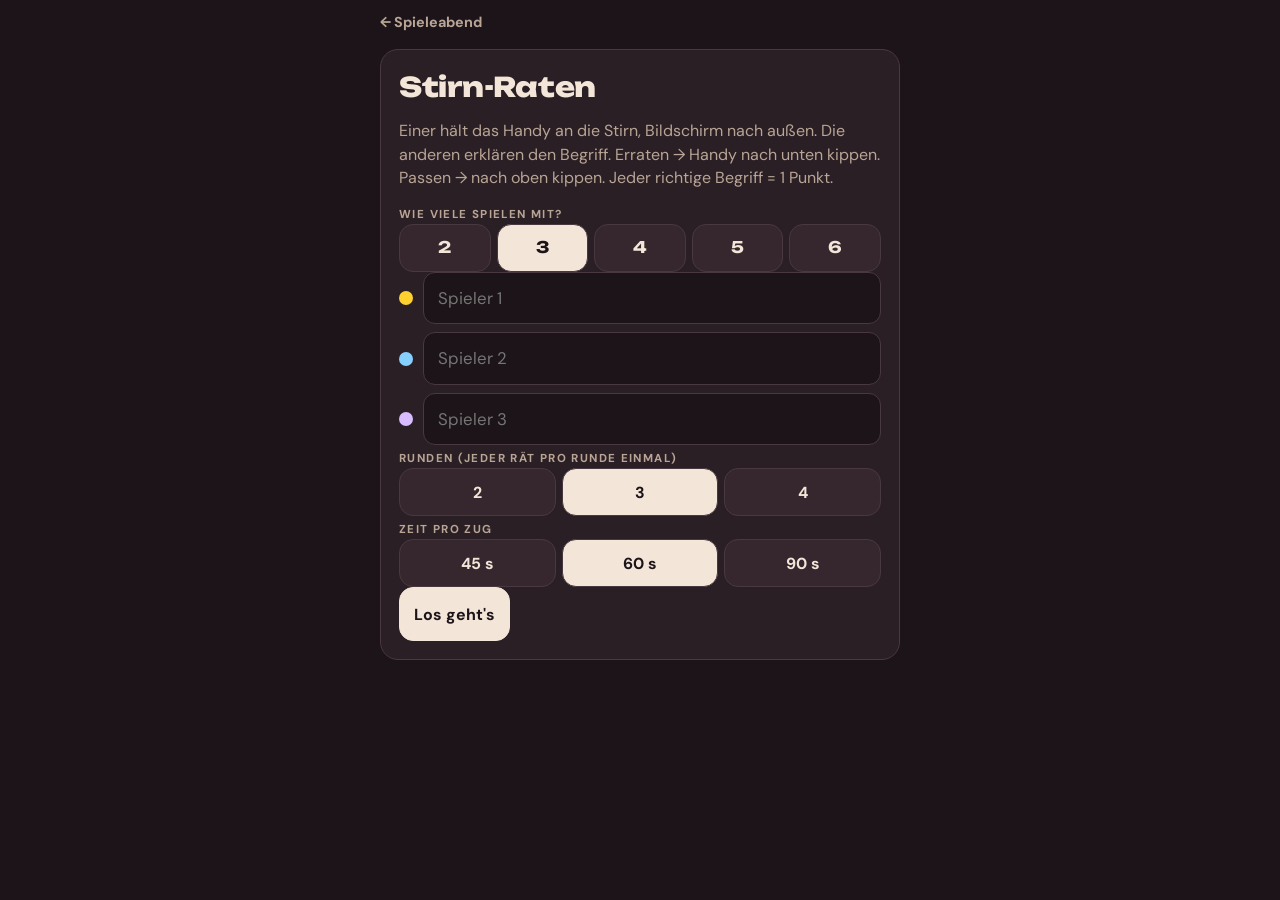
==== stirn-raten/index.html @ 76e8e2db "Spieleabend: alle Spiele aus workspace- übernommen Co-Authored-By: Claude Opus 5.5 <noreply@anthropi" ====
<!doctype html>
<html lang="de">
<head>
<meta charset="utf-8">
<meta name="viewport" content="width=device-width,initial-scale=1,viewport-fit=cover">
<meta name="apple-mobile-web-app-capable" content="yes">
<meta name="theme-color" content="#1c1418">
<title>Stirn-Raten</title>
<link rel="stylesheet" href="https://fonts.googleapis.com/css2?family=Unbounded:wght@600;800&family=DM+Sans:wght@400;600;700&display=swap">
<link rel="stylesheet" href="../common.css">
<style>
#play{position:fixed;inset:0;z-index:50;background:var(--deck);display:flex;flex-direction:column;align-items:center;justify-content:center;gap:10px;padding:max(16px,env(safe-area-inset-top)) max(16px,env(safe-area-inset-right)) max(16px,env(safe-area-inset-bottom)) max(16px,env(safe-area-inset-left));text-align:center;transition:background .15s}
#play.ok{background:#2f7a3c} #play.pass{background:#9a5a1f}
#play .word{font-family:var(--display);font-weight:800;font-size:clamp(2.2rem,11vw,5rem);line-height:1.05;word-break:break-word;text-wrap:balance}
#play .time{font-family:var(--display);font-size:1.6rem;font-variant-numeric:tabular-nums}
#play .cat{font-size:.85rem;letter-spacing:.12em;text-transform:uppercase;color:var(--muted);font-weight:700}
#play .taps{position:absolute;inset:0;display:grid;grid-template-columns:1fr 1fr;opacity:0}
#play .taps button{border:0;border-radius:0;background:transparent;min-height:100%}
#play .legend{position:absolute;bottom:max(12px,env(safe-area-inset-bottom));left:0;right:0;display:flex;justify-content:space-between;padding:0 max(18px,env(safe-area-inset-left));font-size:.8rem;color:var(--muted);pointer-events:none}
.list{display:flex;flex-direction:column;gap:4px;width:100%;text-align:left}
.list div{padding:8px 12px;border-radius:10px;background:var(--bg);display:flex;justify-content:space-between;gap:10px}
.list .y{color:var(--ok)} .list .n{color:var(--muted);text-decoration:line-through}
</style>
</head>
<body>
<div class="wrap">
  <div class="top"><a class="back" href="../">← Spieleabend</a><span class="label" id="roundLbl"></span></div>
  <div class="board" id="board" hidden></div>

  <section class="scr card" id="scrSetup">
    <h1>Stirn-Raten</h1>
    <p class="muted">Einer hält das Handy an die Stirn, Bildschirm nach außen. Die anderen erklären den Begriff. Erraten → Handy nach unten kippen. Passen → nach oben kippen. Jeder richtige Begriff = 1 Punkt.</p>
    <div id="setup"></div>
  </section>

  <section class="scr card center" id="scrTurn" hidden>
    <span class="label">Als Nächstes rät</span>
    <div class="big" id="tName"></div>
    <div id="wheel"></div>
    <p class="big" id="tCat" style="font-size:1.3rem;min-height:1.5em"></p>
    <button class="hot" id="btnSpin">Kategorie drehen</button>
    <button class="primary" id="btnGo" hidden>Handy an die Stirn – Start</button>
    <p class="muted small" id="tHint">Querformat halten, Bildschirm zu den anderen. Ohne Sensor: rechte Hälfte tippen = richtig, linke = weiter.</p>
    <button class="ghost small" id="btnFlipDir" style="min-height:40px;padding:6px 12px">Kipprichtung vertauscht? Hier tauschen</button>
  </section>

  <section class="scr card center" id="scrDone" hidden>
    <span class="label">Zeit um</span>
    <div class="big" id="dRes"></div>
    <div class="list" id="dList"></div>
    <button class="primary" id="btnNext">Weiter</button>
  </section>

  <section class="scr card center" id="scrWin" hidden>
    <span class="label">Gewonnen</span>
    <div class="big" id="wName"></div>
    <div class="rank" id="wRank"></div>
    <button class="primary" id="btnRematch">Revanche</button>
    <button class="ghost" id="btnNew">Andere Spieler</button>
  </section>
</div>

<div id="play" hidden>
  <span class="cat" id="pCat"></span>
  <div class="word" id="pWord"></div>
  <div class="time" id="pTime"></div>
  <div class="taps"><button id="tapPass" aria-label="Weiter"></button><button id="tapOk" aria-label="Richtig"></button></div>
  <div class="legend"><span>◀ Tipp: weiter</span><span>richtig: Tipp ▶</span></div>
</div>

<script src="../common.js"></script>
<script src="begriffe.js"></script>
<script>
const { $, esc, show, fresh, board, rank } = SA;
const CATS = Object.keys(KATEGORIEN);
const POOL = Object.fromEntries(CATS.map(c => [c, KATEGORIEN[c].split(",").map(s => s.trim())]));
const isIOS = /iPhone|iPad|iPod/.test(navigator.userAgent) || (navigator.platform === "MacIntel" && navigator.maxTouchPoints > 1);
let dirFlip = SA.store.get("sa.stirn.flip", false);

const G = { players: [], rounds: 3, secs: 60, round: 1, turn: 0, cat: null, words: [], wi: 0, log: [], t: 0, iv: 0, neutral: true, motion: false };
const wheel = SA.wheel($("wheel"), CATS);

SA.setup($("setup"), {
  min: 2, max: 6,
  extra: `<span class="label">Runden (jeder rät pro Runde einmal)</span><div class="seg" id="rnd"><button type="button" data-v="2">2</button><button type="button" data-v="3" class="on">3</button><button type="button" data-v="4">4</button></div>
  <span class="label">Zeit pro Zug</span><div class="seg" id="sec"><button type="button" data-v="45">45 s</button><button type="button" data-v="60" class="on">60 s</button><button type="button" data-v="90">90 s</button></div>`,
  onStart(names) {
    G.players = names.map(n => ({ name: n, score: 0 }));
    G.rounds = +document.querySelector("#rnd .on").dataset.v;
    G.secs = +document.querySelector("#sec .on").dataset.v;
    G.round = 1; G.turn = 0; nextTurn();
  }
});
["rnd", "sec"].forEach(id => document.querySelectorAll("#" + id + " button").forEach(b => b.onclick = () => { document.querySelectorAll("#" + id + " button").forEach(x => x.classList.remove("on")); b.classList.add("on"); }));

function drawBoard(a = -1) { board($("board"), G.players, { active: a }); $("roundLbl").textContent = "Runde " + G.round + " von " + G.rounds; }

function nextTurn() {
  drawBoard(G.turn);
  $("tName").textContent = G.players[G.turn].name;
  $("tCat").textContent = ""; G.cat = null;
  $("btnSpin").hidden = false; $("btnSpin").disabled = false; $("btnGo").hidden = true;
  show("scrTurn");
}
$("btnSpin").onclick = async () => {
  $("btnSpin").disabled = true; SA.audio();
  const i = await wheel.spin();
  G.cat = CATS[i]; $("tCat").textContent = G.cat;
  $("btnSpin").hidden = true; $("btnGo").hidden = false;
};
$("btnFlipDir").onclick = () => { dirFlip = !dirFlip; SA.store.set("sa.stirn.flip", dirFlip); $("btnFlipDir").textContent = "Kipprichtung getauscht ✓"; };

$("btnGo").onclick = async () => {
  G.motion = await SA.motionPermission() || !(window.DeviceMotionEvent && typeof DeviceMotionEvent.requestPermission === "function");
  SA.wake();
  G.words = fresh("stirn." + G.cat, POOL[G.cat], 40);
  G.wi = 0; G.log = [];
  $("play").hidden = false; $("play").className = "";
  $("pCat").textContent = G.cat;
  // Countdown, damit man das Handy an die Stirn halten kann
  let c = 3; $("pWord").textContent = c; $("pTime").textContent = "Handy an die Stirn!";
  G.active = false;
  const cd = setInterval(() => {
    c--; SA.beep(600, .08);
    if (c > 0) { $("pWord").textContent = c; return; }
    clearInterval(cd); startClock();
  }, 1000);
};

function startClock() {
  G.active = true; G.neutral = true;
  G.end = Date.now() + G.secs * 1000;
  showWord(); SA.beep(1000, .15);
  G.iv = setInterval(() => {
    const left = Math.ceil((G.end - Date.now()) / 1000);
    $("pTime").textContent = left + " s";
    if (left <= 5 && left > 0) SA.beep(500, .05);
    if (left <= 0) finish();
  }, 250);
}
function showWord() {
  if (G.wi >= G.words.length) G.words = G.words.concat(fresh("stirn." + G.cat, POOL[G.cat], 40));
  $("pWord").textContent = G.words[G.wi];
  $("play").className = "";
}
function mark(ok) {
  if (!G.active) return;
  G.log.push({ w: G.words[G.wi], ok });
  G.wi++;
  $("play").className = ok ? "ok" : "pass";
  ok ? SA.beep(1200, .12, "triangle") : SA.beep(300, .12, "sawtooth");
  SA.buzz(ok ? 60 : 150);
  G.active = false;
  setTimeout(() => { if (Date.now() < G.end) { G.active = true; showWord(); } }, 600);
}
$("tapOk").onclick = () => mark(true);
$("tapPass").onclick = () => mark(false);

window.addEventListener("devicemotion", e => {
  if ($("play").hidden) return;
  const a = e.accelerationIncludingGravity; if (!a || a.z == null) return;
  // s > 0: Bildschirm zeigt nach oben, s < 0: Bildschirm zeigt nach unten
  let s = a.z * (isIOS ? -1 : 1) * (dirFlip ? -1 : 1);
  if (Math.abs(s) < 3.5) { G.neutral = true; return; }
  if (!G.neutral || !G.active) return;
  if (s < -6.5) { G.neutral = false; mark(true); }
  else if (s > 6.5) { G.neutral = false; mark(false); }
});

function finish() {
  clearInterval(G.iv); G.active = false;
  $("play").hidden = true;
  SA.beep(200, .4, "sawtooth");
  const pts = G.log.filter(x => x.ok).length;
  G.players[G.turn].score += pts;
  $("dRes").textContent = G.players[G.turn].name + ": " + pts + (pts === 1 ? " Punkt" : " Punkte");
  $("dList").innerHTML = G.log.length ? G.log.map(x => `<div class="${x.ok ? "y" : "n"}"><span>${esc(x.w)}</span><span>${x.ok ? "✓" : "–"}</span></div>`).join("") : `<div>Kein Begriff geschafft</div>`;
  drawBoard(G.turn);
  show("scrDone");
}

$("btnNext").onclick = () => {
  G.turn++;
  if (G.turn >= G.players.length) {
    G.turn = 0;
    if (G.round >= G.rounds) {
      const sc = G.players.map(p => p.score), m = Math.max(...sc);
      if (sc.filter(s => s === m).length === 1) { win(sc.indexOf(m)); return; }
      // Gleichstand: eine Extrarunde
    }
    G.round++;
  }
  nextTurn();
};
function win(w) { $("wName").textContent = G.players[w].name; rank($("wRank"), G.players); drawBoard(); show("scrWin"); }
$("btnRematch").onclick = () => { G.players.forEach(p => p.score = 0); G.round = 1; G.turn = 0; nextTurn(); };
$("btnNew").onclick = () => { $("board").hidden = true; $("roundLbl").textContent = ""; show("scrSetup"); };
</script>
</body>
</html>
---- common.css ----
/* Spieleabend – gemeinsame Basis. Eine Spalte, Handy zuerst, dunkles "Wohnzimmer bei Nacht" mit Spielerfarben */
:root{
  --bg:#1c1418; --deck:#2a1f24; --deck2:#35272d; --line:#4a3840;
  --fg:#f3e6d8; --muted:#b9a596; --accent:#ff5a3c; --tape:#8a5a3c; --ok:#7fd18b; --bad:#ff7a7a;
  --c0:#FFD12E; --c1:#86D0FF; --c2:#D9BBFF; --c3:#9BE8B0; --c4:#FFB07A; --c5:#FF8FB8;
  --display:"Unbounded","Arial Black",system-ui,sans-serif;
  --body:"DM Sans",system-ui,-apple-system,"Segoe UI",sans-serif;
  color-scheme:dark;
}
*{box-sizing:border-box}
html{-webkit-text-size-adjust:100%;touch-action:manipulation}
html,body{background:var(--bg);color:var(--fg);margin:0}
:root{padding-top:env(safe-area-inset-top,0px);padding-bottom:env(safe-area-inset-bottom,0px)}
body{font-family:var(--body);font-size:16px;line-height:1.45;min-height:100%;-webkit-tap-highlight-color:transparent;
  padding-left:max(16px,env(safe-area-inset-left,0px));padding-right:max(16px,env(safe-area-inset-right,0px));padding-block:12px 40px}
body::before{content:"";position:fixed;inset:0 0 auto;height:env(safe-area-inset-top,0px);z-index:10;background:var(--bg)}
[hidden]{display:none!important}
.wrap{max-width:520px;margin:0 auto;display:flex;flex-direction:column;gap:16px}
h1{font-family:var(--display);font-weight:800;font-size:1.7rem;margin:0;letter-spacing:-.01em;text-wrap:balance}
h2{font-family:var(--display);font-weight:600;font-size:1.15rem;margin:0;text-wrap:balance}
p{margin:0}
.muted{color:var(--muted)} .small{font-size:.875rem}
.label{font-size:.72rem;text-transform:uppercase;letter-spacing:.12em;color:var(--muted);font-weight:700}
.card{background:var(--deck);border:1px solid var(--line);border-radius:18px;padding:18px;display:flex;flex-direction:column;gap:12px}
.center{text-align:center;align-items:center}
.center > button{align-self:stretch}
input[type=text],input[type=number],select{width:100%;font:inherit;font-size:1.05rem;padding:13px 14px;border-radius:12px;border:1px solid var(--line);background:var(--bg);color:var(--fg)}
:focus-visible{outline:3px solid var(--accent);outline-offset:2px}
.row{display:flex;gap:10px;flex-wrap:wrap}
.row > *{flex:1 1 130px}
button{font:inherit;font-weight:700;font-size:1rem;border-radius:14px;border:1px solid var(--line);background:var(--deck2);color:var(--fg);padding:14px;min-height:54px;cursor:pointer;touch-action:manipulation;-webkit-user-select:none;user-select:none}
button:disabled{opacity:.4;cursor:default}
button.primary{background:var(--fg);color:var(--bg);border-color:var(--fg)}
button.hot{background:var(--accent);border-color:var(--accent);color:#1c1418}
button.ghost{background:transparent}
button.okb{background:var(--ok);border-color:var(--ok);color:#10200f}
button.badb{background:var(--bad);border-color:var(--bad);color:#2a0d0d}
.big{font-family:var(--display);font-size:2rem;font-weight:800;word-break:break-word;text-wrap:balance;line-height:1.15}
.huge{font-family:var(--display);font-size:3.2rem;font-weight:800;line-height:1;font-variant-numeric:tabular-nums}
.hint{font-size:.9rem;color:var(--muted);background:var(--bg);border:1px dashed var(--line);border-radius:12px;padding:10px 12px}
.back{color:var(--muted);text-decoration:none;font-size:.9rem;font-weight:700}
.top{display:flex;justify-content:space-between;align-items:center;gap:10px}

/* Spielerfarben */
.pc0{--pc:var(--c0)}.pc1{--pc:var(--c1)}.pc2{--pc:var(--c2)}.pc3{--pc:var(--c3)}.pc4{--pc:var(--c4)}.pc5{--pc:var(--c5)}
.chip{display:inline-flex;align-items:center;gap:6px;font-weight:700}
.chip::before{content:"";width:12px;height:12px;border-radius:50%;background:var(--pc);flex:none}

/* Punktestand */
.board{position:sticky;top:env(safe-area-inset-top,0px);z-index:5;display:grid;grid-template-columns:repeat(auto-fit,minmax(74px,1fr));gap:6px;background:var(--bg);padding-block:4px}
.board .pl{background:var(--deck);border:1px solid var(--line);border-bottom:4px solid var(--pc);border-radius:12px;padding:6px 8px;min-width:0}
.board .pl.on{background:var(--deck2);border-color:var(--pc)}
.board .pl.out{opacity:.35}
.board .n{display:block;font-size:.8rem;font-weight:700;white-space:nowrap;overflow:hidden;text-overflow:ellipsis}
.board .s{font-family:var(--display);font-size:1.2rem;font-variant-numeric:tabular-nums}

/* Setup */
.count{display:grid;grid-template-columns:repeat(5,1fr);gap:6px}
.count button{min-height:48px;padding:6px;font-family:var(--display)}
.count button.on{background:var(--fg);color:var(--bg)}
.names{display:flex;flex-direction:column;gap:8px}
.names .nm{display:grid;grid-template-columns:14px 1fr;gap:10px;align-items:center}
.names .nm::before{content:"";width:14px;height:14px;border-radius:50%;background:var(--pc)}
.seg{display:grid;grid-template-columns:repeat(auto-fit,minmax(80px,1fr));gap:6px}
.seg button{min-height:48px;padding:6px}
.seg button.on{background:var(--fg);color:var(--bg)}

/* Ergebnisliste */
.rank{display:flex;flex-direction:column;gap:6px;width:100%}
.rank .r{display:grid;grid-template-columns:2em 1fr auto;gap:8px;align-items:center;padding:10px 12px;background:var(--bg);border-radius:12px;border-left:5px solid var(--pc);text-align:left}
.rank .r b:last-child{font-family:var(--display);font-variant-numeric:tabular-nums}

/* Glücksrad */
.wheelbox{position:relative;width:min(100%,300px);aspect-ratio:1;margin:4px auto}
.wheelbox svg{width:100%;height:100%;transition:transform 4s cubic-bezier(.13,.67,.12,1)}
.wheelbox svg text{font:700 12px var(--body);fill:#1c1418}
.wheelbox .pin{position:absolute;left:50%;top:-8px;margin-left:-13px;border:13px solid transparent;border-top:24px solid var(--fg);z-index:2}

@media (prefers-reduced-motion:reduce){*{animation:none!important;transition:none!important}}

/* Aufnahme (Rückwärts-Spiele) */
button.rec{background:var(--accent);border-color:var(--accent);color:#1c1418;font-size:1.1rem}
button.rec.on{animation:pulse 1s infinite}
button.play{background:var(--tape);border-color:var(--tape)}
@keyframes pulse{50%{opacity:.6}}
canvas.wave{width:100%;height:56px;display:block;border-radius:10px;background:var(--bg)}
.status{font-size:.9rem;color:var(--muted);min-height:1.3em}
.step{display:flex;gap:10px;align-items:center}
.step b{font-family:var(--display);font-size:.8rem;width:26px;height:26px;border-radius:50%;display:grid;place-items:center;background:var(--tape);color:var(--fg);flex:none}
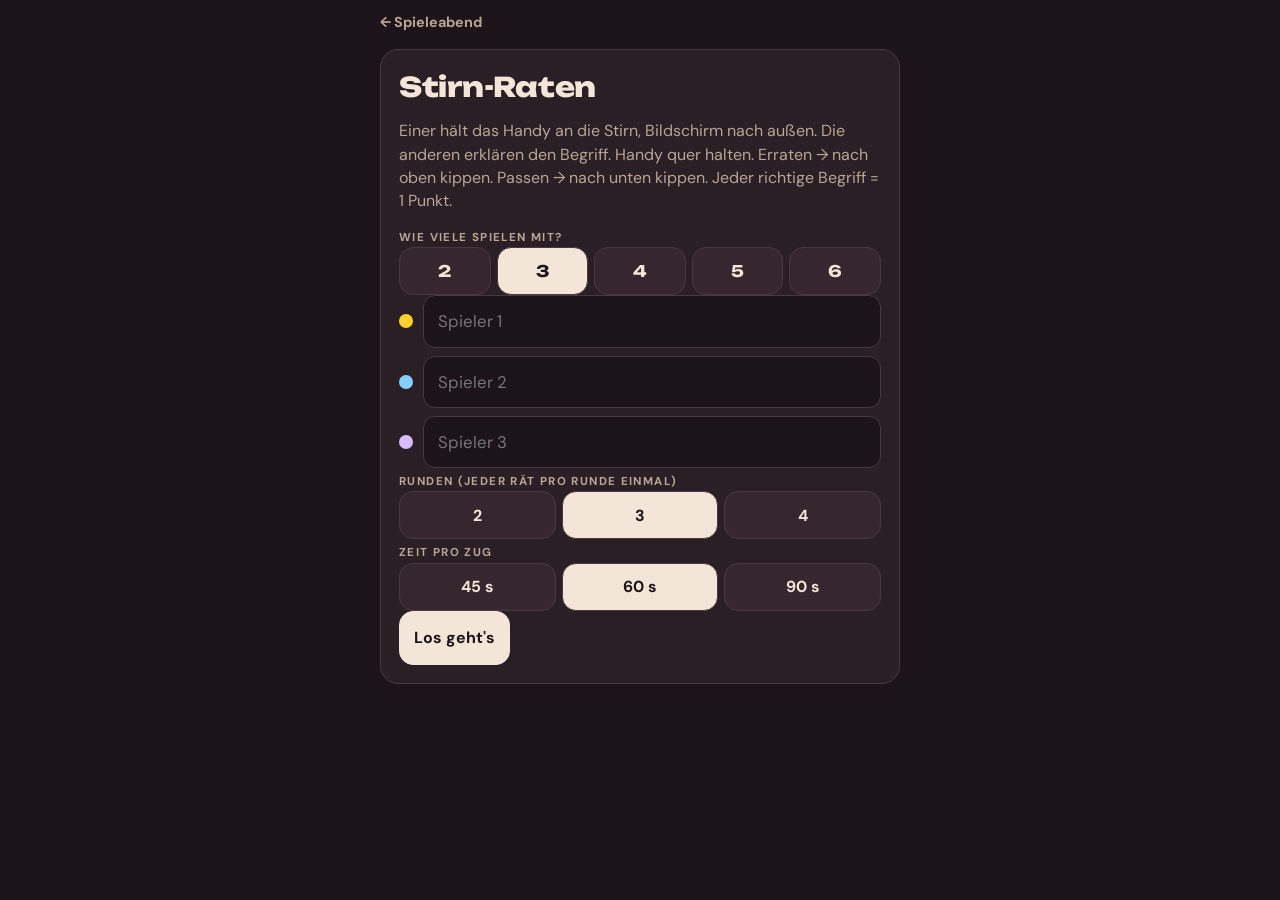
==== commit 24e8bc69: "Stirn-Raten: quer halten, nach oben = richtig, nach unten = weiter Co-Authored-By: Claude Opus 5.5 <" ====
--- a/stirn-raten/index.html
+++ b/stirn-raten/index.html
@@ -10,6 +10,10 @@
 <link rel="stylesheet" href="../common.css">
 <style>
 #play{position:fixed;inset:0;z-index:50;background:var(--deck);display:flex;flex-direction:column;align-items:center;justify-content:center;gap:10px;padding:max(16px,env(safe-area-inset-top)) max(16px,env(safe-area-inset-right)) max(16px,env(safe-area-inset-bottom)) max(16px,env(safe-area-inset-left));text-align:center;transition:background .15s}
+#pInner{display:flex;flex-direction:column;align-items:center;justify-content:center;gap:10px;pointer-events:none;position:relative;z-index:1}
+#play.rot #pInner{position:absolute;left:50%;top:50%;width:90vh;height:90vw;margin:0}
+#play.rot .word{font-size:clamp(2.2rem,11vh,6rem)}
+#play.rot .legend{display:none}
 #play.ok{background:#2f7a3c} #play.pass{background:#9a5a1f}
 #play .word{font-family:var(--display);font-weight:800;font-size:clamp(2.2rem,11vw,5rem);line-height:1.05;word-break:break-word;text-wrap:balance}
 #play .time{font-family:var(--display);font-size:1.6rem;font-variant-numeric:tabular-nums}
@@ -29,7 +33,7 @@
 
   <section class="scr card" id="scrSetup">
     <h1>Stirn-Raten</h1>
-    <p class="muted">Einer hält das Handy an die Stirn, Bildschirm nach außen. Die anderen erklären den Begriff. Erraten → Handy nach unten kippen. Passen → nach oben kippen. Jeder richtige Begriff = 1 Punkt.</p>
+    <p class="muted">Einer hält das Handy an die Stirn, Bildschirm nach außen. Die anderen erklären den Begriff. Handy quer halten. Erraten → nach oben kippen. Passen → nach unten kippen. Jeder richtige Begriff = 1 Punkt.</p>
     <div id="setup"></div>
   </section>
 
@@ -40,7 +44,7 @@
     <p class="big" id="tCat" style="font-size:1.3rem;min-height:1.5em"></p>
     <button class="hot" id="btnSpin">Kategorie drehen</button>
     <button class="primary" id="btnGo" hidden>Handy an die Stirn – Start</button>
-    <p class="muted small" id="tHint">Querformat halten, Bildschirm zu den anderen. Ohne Sensor: rechte Hälfte tippen = richtig, linke = weiter.</p>
+    <p class="muted small" id="tHint">Quer an die Stirn halten, Bildschirm zu den anderen. Nach oben kippen = richtig, nach unten = weiter. Ohne Sensor: rechte Hälfte tippen = richtig, linke = weiter.</p>
     <button class="ghost small" id="btnFlipDir" style="min-height:40px;padding:6px 12px">Kipprichtung vertauscht? Hier tauschen</button>
   </section>
 
@@ -61,9 +65,11 @@
 </div>
 
 <div id="play" hidden>
-  <span class="cat" id="pCat"></span>
-  <div class="word" id="pWord"></div>
-  <div class="time" id="pTime"></div>
+  <div id="pInner">
+    <span class="cat" id="pCat"></span>
+    <div class="word" id="pWord"></div>
+    <div class="time" id="pTime"></div>
+  </div>
   <div class="taps"><button id="tapPass" aria-label="Weiter"></button><button id="tapOk" aria-label="Richtig"></button></div>
   <div class="legend"><span>◀ Tipp: weiter</span><span>richtig: Tipp ▶</span></div>
 </div>
@@ -115,7 +121,7 @@
   SA.wake();
   G.words = fresh("stirn." + G.cat, POOL[G.cat], 40);
   G.wi = 0; G.log = [];
-  $("play").hidden = false; $("play").className = "";
+  $("play").hidden = false; $("play").className = G.rot ? "rot" : "";
   $("pCat").textContent = G.cat;
   // Countdown, damit man das Handy an die Stirn halten kann
   let c = 3; $("pWord").textContent = c; $("pTime").textContent = "Handy an die Stirn!";
@@ -141,13 +147,13 @@
 function showWord() {
   if (G.wi >= G.words.length) G.words = G.words.concat(fresh("stirn." + G.cat, POOL[G.cat], 40));
   $("pWord").textContent = G.words[G.wi];
-  $("play").className = "";
+  $("play").className = G.rot ? "rot" : "";
 }
 function mark(ok) {
   if (!G.active) return;
   G.log.push({ w: G.words[G.wi], ok });
   G.wi++;
-  $("play").className = ok ? "ok" : "pass";
+  $("play").className = (ok ? "ok" : "pass") + (G.rot ? " rot" : "");
   ok ? SA.beep(1200, .12, "triangle") : SA.beep(300, .12, "sawtooth");
   SA.buzz(ok ? 60 : 150);
   G.active = false;
@@ -159,13 +165,25 @@
 window.addEventListener("devicemotion", e => {
   if ($("play").hidden) return;
   const a = e.accelerationIncludingGravity; if (!a || a.z == null) return;
+  // Querformat erzwingen: Ist die Seite hochkant (Ausrichtungssperre), aber das Handy liegt quer, Wort drehen
+  if (a.x != null && a.y != null) {
+    const gx = a.x * (isIOS ? -1 : 1);
+    if (window.innerHeight > window.innerWidth && Math.abs(a.x) > Math.abs(a.y) + 2) setRot(gx > 0 ? 90 : -90);
+    else if (Math.abs(a.y) > Math.abs(a.x) + 2 || window.innerWidth >= window.innerHeight) setRot(0);
+  }
   // s > 0: Bildschirm zeigt nach oben, s < 0: Bildschirm zeigt nach unten
   let s = a.z * (isIOS ? -1 : 1) * (dirFlip ? -1 : 1);
   if (Math.abs(s) < 3.5) { G.neutral = true; return; }
   if (!G.neutral || !G.active) return;
-  if (s < -6.5) { G.neutral = false; mark(true); }
-  else if (s > 6.5) { G.neutral = false; mark(false); }
+  if (s > 6.5) { G.neutral = false; mark(true); }
+  else if (s < -6.5) { G.neutral = false; mark(false); }
 });
+
+function setRot(d) {
+  if (G.rot === d) return; G.rot = d;
+  $("play").classList.toggle("rot", d !== 0);
+  $("pInner").style.transform = d ? "translate(-50%,-50%) rotate(" + d + "deg)" : "";
+}
 
 function finish() {
   clearInterval(G.iv); G.active = false;
